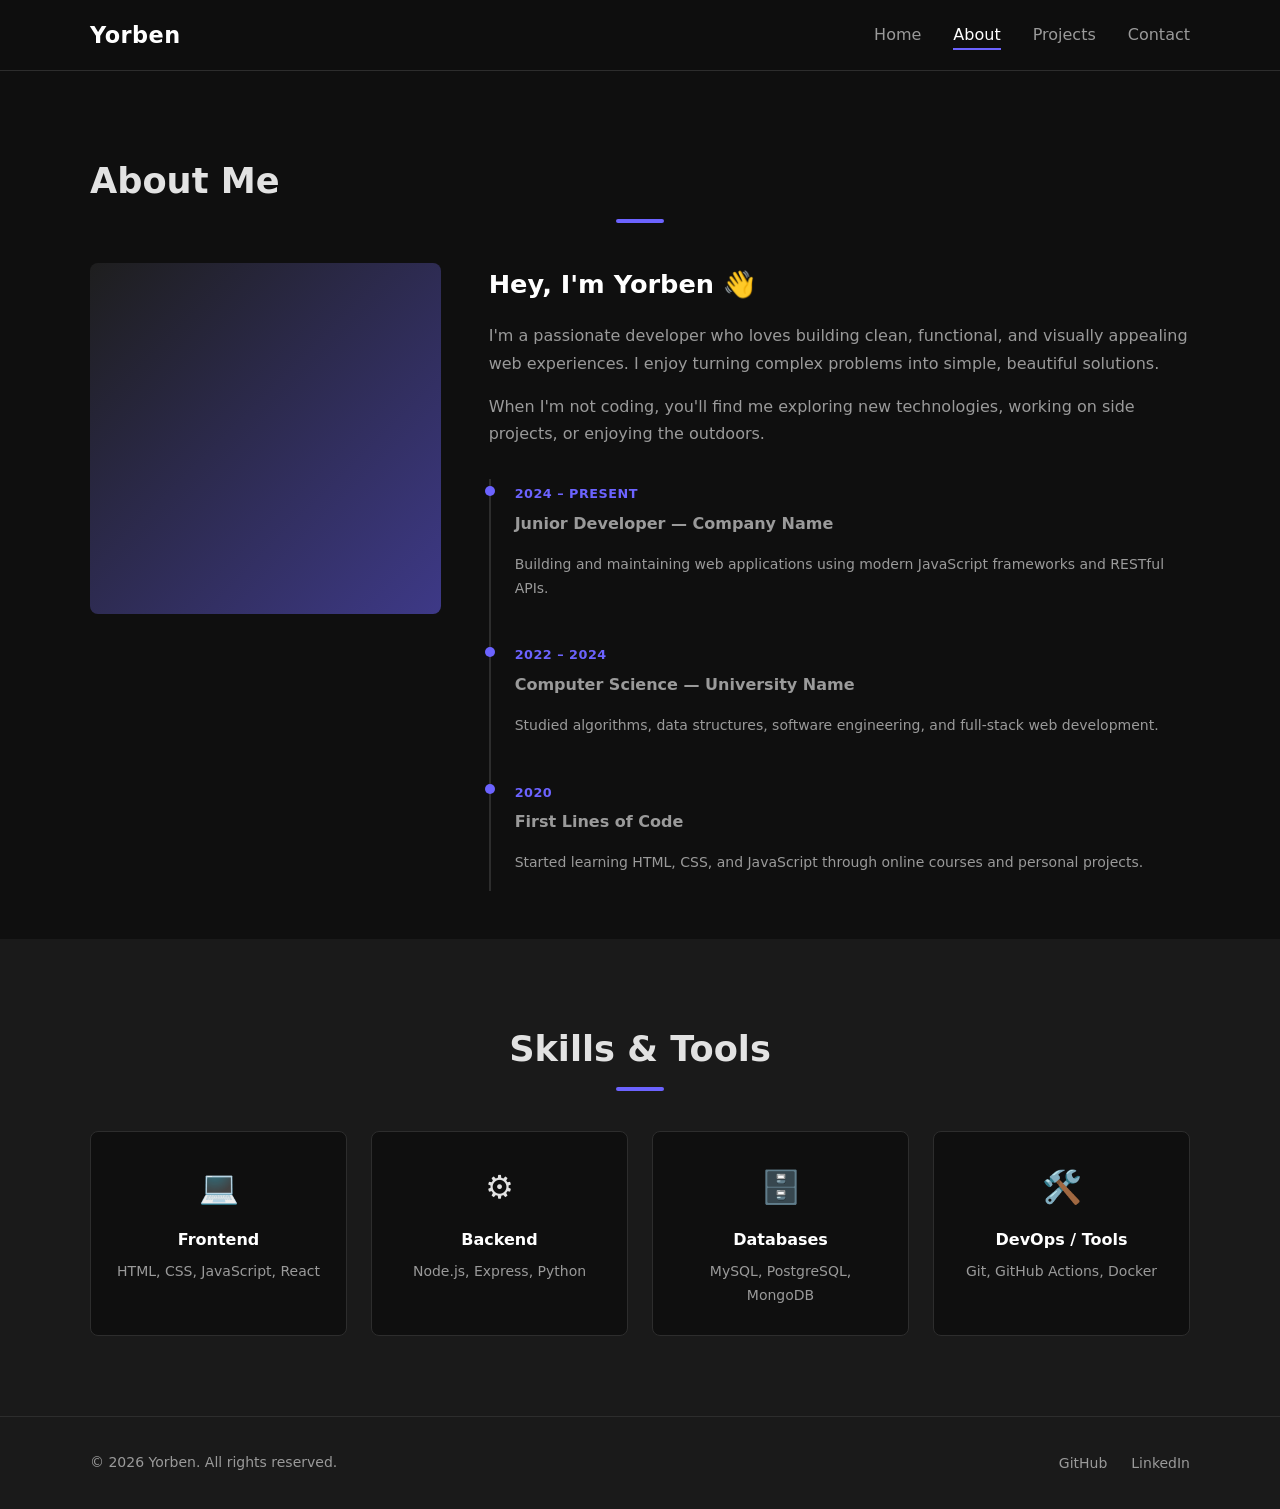
==== pages/about.html @ 0ccf239e "Create portfolio website structure with example code Agent-Logs-Url: https://github.com/Yorbenxd/Yor" ====
<!DOCTYPE html>
<html lang="en">
<head>
  <meta charset="UTF-8" />
  <meta name="viewport" content="width=device-width, initial-scale=1.0" />
  <title>About | Yorben</title>
  <link rel="stylesheet" href="../css/style.css" />
</head>
<body>

  <!-- ===== Navigation ===== -->
  <header class="site-header">
    <div class="container nav-wrapper">
      <a href="../index.html" class="logo">Yorben</a>
      <button class="nav-toggle" aria-label="Toggle navigation">&#9776;</button>
      <nav class="main-nav" id="main-nav">
        <ul>
          <li><a href="../index.html">Home</a></li>
          <li><a href="about.html" class="active">About</a></li>
          <li><a href="projects.html">Projects</a></li>
          <li><a href="../index.html#contact">Contact</a></li>
        </ul>
      </nav>
    </div>
  </header>

  <!-- ===== Page Hero ===== -->
  <section class="about-hero section">
    <div class="container">
      <h1 class="section-title" style="text-align:left">About Me</h1>
      <div class="about-grid">

        <!-- Avatar placeholder — replace src with your photo -->
        <div class="avatar-placeholder" aria-hidden="true"></div>

        <div class="about-text">
          <h2>Hey, I'm Yorben 👋</h2>
          <p>
            I'm a passionate developer who loves building clean, functional, and
            visually appealing web experiences. I enjoy turning complex problems
            into simple, beautiful solutions.
          </p>
          <p>
            When I'm not coding, you'll find me exploring new technologies,
            working on side projects, or enjoying the outdoors.
          </p>

          <!-- Timeline / Experience -->
          <div class="timeline">
            <div class="timeline-item">
              <span class="timeline-date">2024 – Present</span>
              <p class="timeline-title">Junior Developer — Company Name</p>
              <p class="timeline-desc">
                Building and maintaining web applications using modern JavaScript
                frameworks and RESTful APIs.
              </p>
            </div>
            <div class="timeline-item">
              <span class="timeline-date">2022 – 2024</span>
              <p class="timeline-title">Computer Science — University Name</p>
              <p class="timeline-desc">
                Studied algorithms, data structures, software engineering, and
                full-stack web development.
              </p>
            </div>
            <div class="timeline-item">
              <span class="timeline-date">2020</span>
              <p class="timeline-title">First Lines of Code</p>
              <p class="timeline-desc">
                Started learning HTML, CSS, and JavaScript through online courses
                and personal projects.
              </p>
            </div>
          </div>
        </div>

      </div>
    </div>
  </section>

  <!-- ===== Skills Summary ===== -->
  <section class="section skills-section">
    <div class="container">
      <h2 class="section-title">Skills &amp; Tools</h2>
      <div class="skills-grid">
        <div class="skill-card">
          <span class="skill-icon">💻</span>
          <h3>Frontend</h3>
          <p>HTML, CSS, JavaScript, React</p>
        </div>
        <div class="skill-card">
          <span class="skill-icon">⚙️</span>
          <h3>Backend</h3>
          <p>Node.js, Express, Python</p>
        </div>
        <div class="skill-card">
          <span class="skill-icon">🗄️</span>
          <h3>Databases</h3>
          <p>MySQL, PostgreSQL, MongoDB</p>
        </div>
        <div class="skill-card">
          <span class="skill-icon">🛠️</span>
          <h3>DevOps / Tools</h3>
          <p>Git, GitHub Actions, Docker</p>
        </div>
      </div>
    </div>
  </section>

  <!-- ===== Footer ===== -->
  <footer class="site-footer">
    <div class="container footer-inner">
      <p>&copy; <span id="year"></span> Yorben. All rights reserved.</p>
      <ul class="social-links">
        <li><a href="https://github.com/" target="_blank" rel="noopener noreferrer">GitHub</a></li>
        <li><a href="https://linkedin.com/" target="_blank" rel="noopener noreferrer">LinkedIn</a></li>
      </ul>
    </div>
  </footer>

  <script src="../js/main.js"></script>
</body>
</html>
---- css/style.css ----
/* =============================================
   Global Reset & Variables
   ============================================= */
*, *::before, *::after {
  box-sizing: border-box;
  margin: 0;
  padding: 0;
}

:root {
  --clr-bg:        #0f0f0f;
  --clr-surface:   #1a1a1a;
  --clr-border:    #2d2d2d;
  --clr-accent:    #6c63ff;
  --clr-accent-lt: #8b84ff;
  --clr-text:      #e2e2e2;
  --clr-muted:     #9a9a9a;
  --clr-white:     #ffffff;

  --font-sans: 'Segoe UI', system-ui, -apple-system, sans-serif;
  --radius:    8px;
  --shadow:    0 4px 24px rgba(0, 0, 0, 0.4);
  --transition: 0.25s ease;
}

html {
  scroll-behavior: smooth;
}

body {
  font-family: var(--font-sans);
  background-color: var(--clr-bg);
  color: var(--clr-text);
  line-height: 1.7;
}

a {
  color: var(--clr-accent);
  text-decoration: none;
  transition: color var(--transition);
}

a:hover {
  color: var(--clr-accent-lt);
}

ul {
  list-style: none;
}

/* =============================================
   Layout Utilities
   ============================================= */
.container {
  width: min(90%, 1100px);
  margin-inline: auto;
}

.section {
  padding: 5rem 0;
}

.section-title {
  font-size: clamp(1.6rem, 4vw, 2.2rem);
  margin-bottom: 2.5rem;
  text-align: center;
  position: relative;
}

.section-title::after {
  content: '';
  display: block;
  width: 48px;
  height: 4px;
  background: var(--clr-accent);
  border-radius: 2px;
  margin: 0.5rem auto 0;
}

.center-link {
  text-align: center;
  margin-top: 2.5rem;
}

/* =============================================
   Buttons
   ============================================= */
.btn {
  display: inline-block;
  padding: 0.65rem 1.5rem;
  border-radius: var(--radius);
  font-size: 0.95rem;
  font-weight: 600;
  cursor: pointer;
  transition: background var(--transition), color var(--transition), transform var(--transition);
}

.btn-primary {
  background: var(--clr-accent);
  color: var(--clr-white);
  border: 2px solid var(--clr-accent);
}

.btn-primary:hover {
  background: var(--clr-accent-lt);
  border-color: var(--clr-accent-lt);
  color: var(--clr-white);
  transform: translateY(-2px);
}

.btn-outline {
  background: transparent;
  color: var(--clr-accent);
  border: 2px solid var(--clr-accent);
}

.btn-outline:hover {
  background: var(--clr-accent);
  color: var(--clr-white);
  transform: translateY(-2px);
}

.btn-sm {
  padding: 0.4rem 1rem;
  font-size: 0.85rem;
  background: var(--clr-accent);
  color: var(--clr-white);
  border: 2px solid var(--clr-accent);
}

.btn-sm:hover {
  background: var(--clr-accent-lt);
  border-color: var(--clr-accent-lt);
  color: var(--clr-white);
}

/* =============================================
   Header / Navigation
   ============================================= */
.site-header {
  position: sticky;
  top: 0;
  z-index: 100;
  background: rgba(15, 15, 15, 0.9);
  backdrop-filter: blur(10px);
  border-bottom: 1px solid var(--clr-border);
}

.nav-wrapper {
  display: flex;
  align-items: center;
  justify-content: space-between;
  padding: 1rem 0;
}

.logo {
  font-size: 1.4rem;
  font-weight: 700;
  color: var(--clr-white);
  letter-spacing: 0.5px;
}

.logo:hover {
  color: var(--clr-accent-lt);
}

.main-nav ul {
  display: flex;
  gap: 2rem;
}

.main-nav a {
  color: var(--clr-muted);
  font-weight: 500;
  padding: 0.25rem 0;
  border-bottom: 2px solid transparent;
  transition: color var(--transition), border-color var(--transition);
}

.main-nav a:hover,
.main-nav a.active {
  color: var(--clr-white);
  border-bottom-color: var(--clr-accent);
}

/* Hamburger */
.nav-toggle {
  display: none;
  background: none;
  border: none;
  color: var(--clr-text);
  font-size: 1.5rem;
  cursor: pointer;
}

/* =============================================
   Hero
   ============================================= */
.hero {
  min-height: calc(100vh - 65px);
  display: flex;
  align-items: center;
  background: radial-gradient(ellipse at 70% 40%, rgba(108, 99, 255, 0.15) 0%, transparent 60%);
}

.hero-content {
  max-width: 640px;
}

.hero-greeting {
  font-size: 1.1rem;
  color: var(--clr-accent);
  font-weight: 600;
  letter-spacing: 1px;
  text-transform: uppercase;
}

.hero-name {
  font-size: clamp(2.8rem, 8vw, 5rem);
  font-weight: 800;
  line-height: 1.1;
  color: var(--clr-white);
  margin: 0.25rem 0;
}

.hero-tagline {
  font-size: clamp(1rem, 3vw, 1.3rem);
  color: var(--clr-muted);
  margin-bottom: 2rem;
}

.hero-actions {
  display: flex;
  gap: 1rem;
  flex-wrap: wrap;
}

/* =============================================
   Skills
   ============================================= */
.skills-section {
  background: var(--clr-surface);
}

.skills-grid {
  display: grid;
  grid-template-columns: repeat(auto-fit, minmax(200px, 1fr));
  gap: 1.5rem;
}

.skill-card {
  background: var(--clr-bg);
  border: 1px solid var(--clr-border);
  border-radius: var(--radius);
  padding: 1.75rem 1.5rem;
  text-align: center;
  transition: border-color var(--transition), transform var(--transition);
}

.skill-card:hover {
  border-color: var(--clr-accent);
  transform: translateY(-4px);
}

.skill-icon {
  font-size: 2rem;
  display: block;
  margin-bottom: 0.75rem;
}

.skill-card h3 {
  font-size: 1rem;
  font-weight: 700;
  margin-bottom: 0.4rem;
  color: var(--clr-white);
}

.skill-card p {
  font-size: 0.875rem;
  color: var(--clr-muted);
}

/* =============================================
   Projects Preview
   ============================================= */
.projects-grid {
  display: grid;
  grid-template-columns: repeat(auto-fit, minmax(280px, 1fr));
  gap: 1.75rem;
}

.project-card {
  background: var(--clr-surface);
  border: 1px solid var(--clr-border);
  border-radius: var(--radius);
  overflow: hidden;
  transition: border-color var(--transition), box-shadow var(--transition), transform var(--transition);
}

.project-card:hover {
  border-color: var(--clr-accent);
  box-shadow: var(--shadow);
  transform: translateY(-4px);
}

.project-thumb {
  width: 100%;
  height: 180px;
  object-fit: cover;
}

.placeholder-thumb {
  background: linear-gradient(135deg, var(--clr-border) 0%, var(--clr-accent) 100%);
  opacity: 0.4;
}

.project-info {
  padding: 1.25rem 1.5rem 1.5rem;
}

.project-info h3 {
  font-size: 1.1rem;
  font-weight: 700;
  color: var(--clr-white);
  margin-bottom: 0.5rem;
}

.project-info p {
  font-size: 0.9rem;
  color: var(--clr-muted);
  margin-bottom: 1rem;
}

/* Tags (used in projects page) */
.tag {
  display: inline-block;
  background: rgba(108, 99, 255, 0.15);
  color: var(--clr-accent-lt);
  border: 1px solid rgba(108, 99, 255, 0.3);
  border-radius: 4px;
  font-size: 0.75rem;
  padding: 0.15rem 0.55rem;
  margin: 0.2rem 0.2rem 0 0;
}

/* =============================================
   Contact
   ============================================= */
.contact-section {
  background: var(--clr-surface);
}

.contact-wrapper {
  max-width: 640px;
}

.contact-intro {
  color: var(--clr-muted);
  margin-bottom: 2rem;
  text-align: center;
}

.contact-form {
  display: flex;
  flex-direction: column;
  gap: 1.25rem;
}

.form-group {
  display: flex;
  flex-direction: column;
  gap: 0.4rem;
}

.form-group label {
  font-size: 0.9rem;
  font-weight: 600;
  color: var(--clr-text);
}

.form-group input,
.form-group textarea {
  background: var(--clr-bg);
  border: 1px solid var(--clr-border);
  border-radius: var(--radius);
  color: var(--clr-text);
  font-family: var(--font-sans);
  font-size: 0.95rem;
  padding: 0.65rem 0.9rem;
  transition: border-color var(--transition);
  resize: vertical;
}

.form-group input:focus,
.form-group textarea:focus {
  outline: none;
  border-color: var(--clr-accent);
}

/* Form feedback message */
.form-message {
  font-size: 0.9rem;
  padding: 0.6rem 1rem;
  border-radius: var(--radius);
  display: none;
}

.form-message.success {
  display: block;
  background: rgba(72, 199, 142, 0.15);
  color: #48c78e;
  border: 1px solid rgba(72, 199, 142, 0.3);
}

.form-message.error {
  display: block;
  background: rgba(255, 99, 99, 0.15);
  color: #ff6363;
  border: 1px solid rgba(255, 99, 99, 0.3);
}

/* =============================================
   Footer
   ============================================= */
.site-footer {
  background: var(--clr-surface);
  border-top: 1px solid var(--clr-border);
  padding: 2rem 0;
}

.footer-inner {
  display: flex;
  align-items: center;
  justify-content: space-between;
  flex-wrap: wrap;
  gap: 1rem;
}

.footer-inner p {
  font-size: 0.875rem;
  color: var(--clr-muted);
}

.social-links {
  display: flex;
  gap: 1.5rem;
}

.social-links a {
  font-size: 0.875rem;
  color: var(--clr-muted);
  transition: color var(--transition);
}

.social-links a:hover {
  color: var(--clr-accent-lt);
}

/* =============================================
   About Page Specific
   ============================================= */
.about-hero {
  padding: 5rem 0 3rem;
}

.about-grid {
  display: grid;
  grid-template-columns: 1fr 2fr;
  gap: 3rem;
  align-items: start;
}

.about-avatar {
  width: 100%;
  aspect-ratio: 1;
  border-radius: var(--radius);
  object-fit: cover;
}

.avatar-placeholder {
  background: linear-gradient(135deg, var(--clr-border), var(--clr-accent));
  opacity: 0.5;
  border-radius: var(--radius);
  width: 100%;
  aspect-ratio: 1;
}

.about-text h2 {
  font-size: 1.6rem;
  font-weight: 700;
  color: var(--clr-white);
  margin-bottom: 1rem;
}

.about-text p {
  color: var(--clr-muted);
  margin-bottom: 1rem;
}

.timeline {
  margin-top: 2rem;
  border-left: 2px solid var(--clr-border);
  padding-left: 1.5rem;
  display: flex;
  flex-direction: column;
  gap: 1.5rem;
}

.timeline-item {
  position: relative;
}

.timeline-item::before {
  content: '';
  position: absolute;
  left: -1.85rem;
  top: 0.4rem;
  width: 10px;
  height: 10px;
  border-radius: 50%;
  background: var(--clr-accent);
}

.timeline-date {
  font-size: 0.8rem;
  font-weight: 600;
  color: var(--clr-accent);
  text-transform: uppercase;
  letter-spacing: 0.5px;
}

.timeline-title {
  font-size: 1rem;
  font-weight: 700;
  color: var(--clr-white);
  margin: 0.2rem 0;
}

.timeline-desc {
  font-size: 0.875rem;
  color: var(--clr-muted);
}

/* =============================================
   Projects Page Specific
   ============================================= */
.projects-page-hero {
  padding: 5rem 0 3rem;
  text-align: center;
}

.projects-page-hero h1 {
  font-size: clamp(2rem, 6vw, 3.5rem);
  font-weight: 800;
  color: var(--clr-white);
}

.projects-page-hero p {
  color: var(--clr-muted);
  max-width: 540px;
  margin: 0.75rem auto 0;
}

.projects-full-grid {
  display: grid;
  grid-template-columns: repeat(auto-fit, minmax(300px, 1fr));
  gap: 1.75rem;
  padding-bottom: 5rem;
}

/* =============================================
   Responsive
   ============================================= */
@media (max-width: 768px) {
  .nav-toggle {
    display: block;
  }

  .main-nav {
    display: none;
    position: absolute;
    top: 65px;
    left: 0;
    right: 0;
    background: var(--clr-surface);
    border-bottom: 1px solid var(--clr-border);
    padding: 1rem 0;
  }

  .main-nav.open {
    display: block;
  }

  .main-nav ul {
    flex-direction: column;
    align-items: center;
    gap: 1.25rem;
  }

  .about-grid {
    grid-template-columns: 1fr;
  }

  .footer-inner {
    flex-direction: column;
    text-align: center;
  }
}
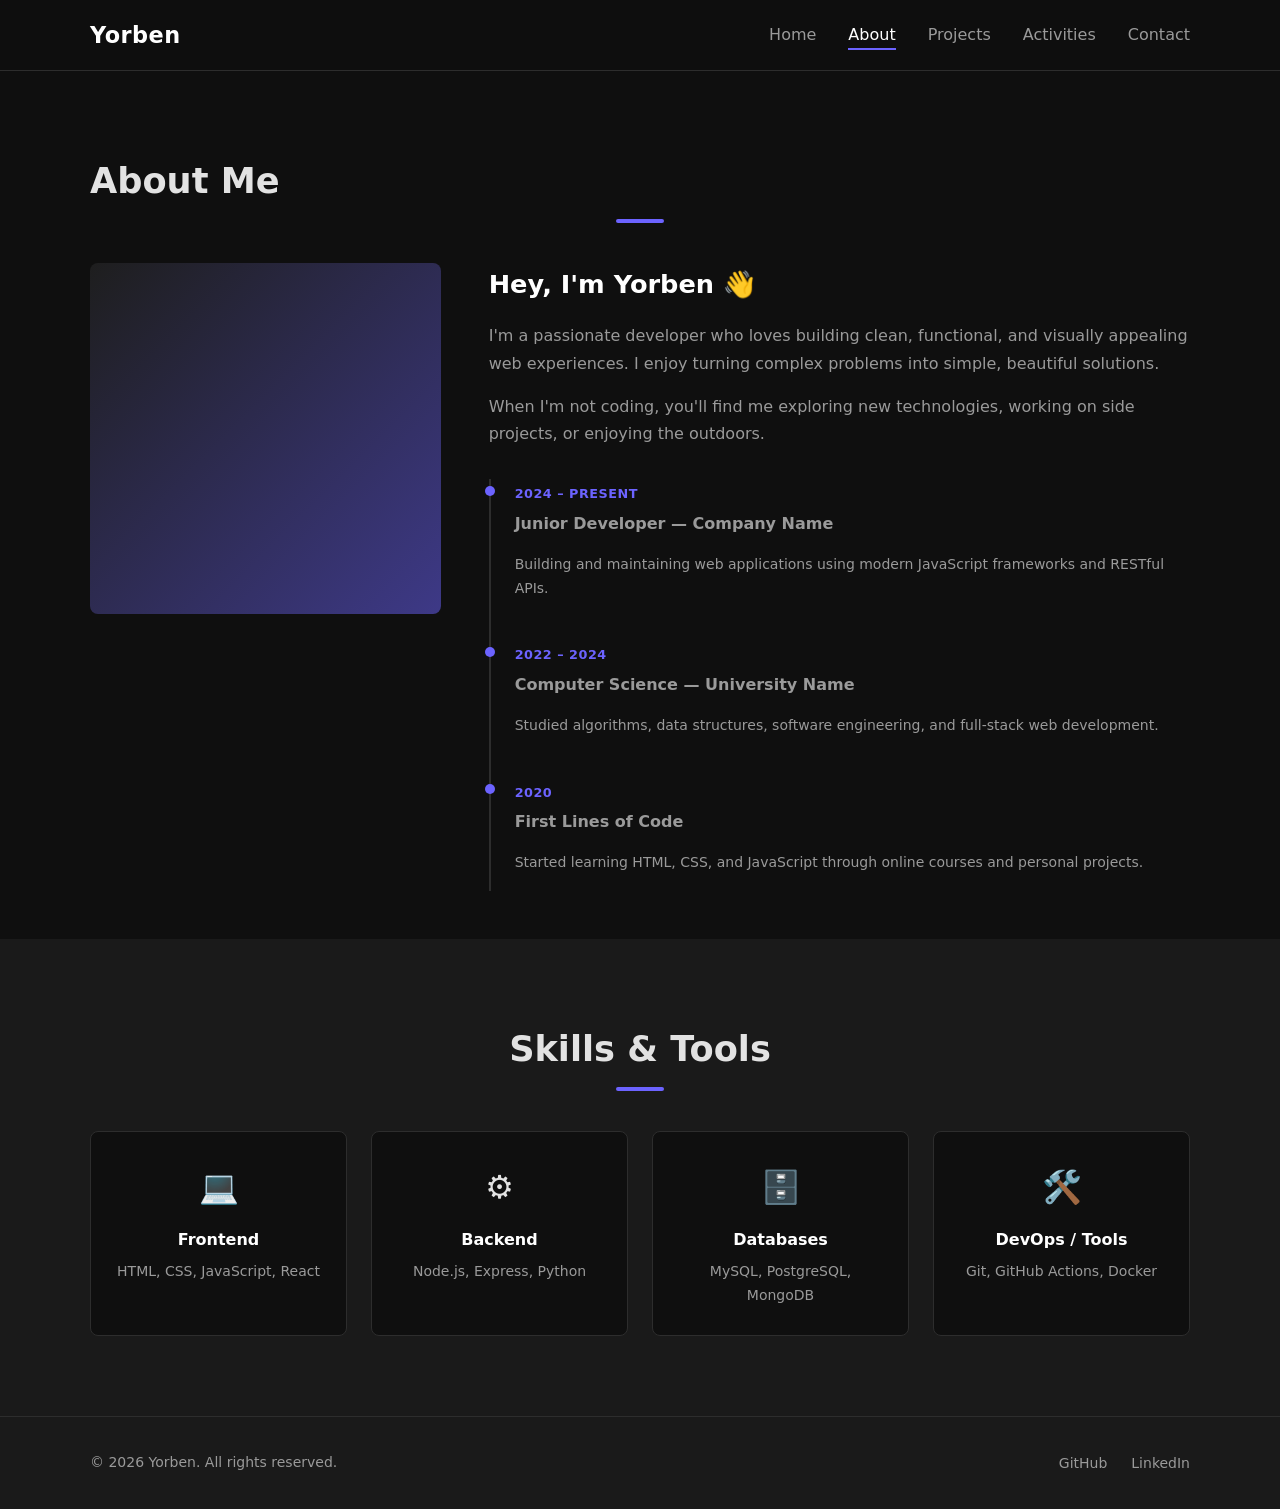
==== commit 42b915f2: "Add activities page and shared navbar/footer Introduce a dedicated Activities page and move header/f" ====
--- a/pages/about.html
+++ b/pages/about.html
@@ -10,18 +10,7 @@
 
   <!-- ===== Navigation ===== -->
   <header class="site-header">
-    <div class="container nav-wrapper">
-      <a href="../index.html" class="logo">Yorben</a>
-      <button class="nav-toggle" aria-label="Toggle navigation">&#9776;</button>
-      <nav class="main-nav" id="main-nav">
-        <ul>
-          <li><a href="../index.html">Home</a></li>
-          <li><a href="about.html" class="active">About</a></li>
-          <li><a href="projects.html">Projects</a></li>
-          <li><a href="../index.html#contact">Contact</a></li>
-        </ul>
-      </nav>
-    </div>
+    <div id="navbar-include"></div>
   </header>
 
   <!-- ===== Page Hero ===== -->
@@ -108,15 +97,7 @@
   </section>
 
   <!-- ===== Footer ===== -->
-  <footer class="site-footer">
-    <div class="container footer-inner">
-      <p>&copy; <span id="year"></span> Yorben. All rights reserved.</p>
-      <ul class="social-links">
-        <li><a href="https://github.com/" target="_blank" rel="noopener noreferrer">GitHub</a></li>
-        <li><a href="https://linkedin.com/" target="_blank" rel="noopener noreferrer">LinkedIn</a></li>
-      </ul>
-    </div>
-  </footer>
+  <div id="footer-include"></div>
 
   <script src="../js/main.js"></script>
 </body>
--- a/css/style.css
+++ b/css/style.css
@@ -175,6 +175,23 @@
   padding: 0.25rem 0;
   border-bottom: 2px solid transparent;
   transition: color var(--transition), border-color var(--transition);
+}
+
+.main-nav a.nav-cta {
+  background: var(--clr-accent);
+  color: var(--clr-white);
+  border: 1px solid var(--clr-accent);
+  border-bottom: none;
+  border-radius: 999px;
+  padding: 0.5rem 1rem;
+  box-shadow: 0 10px 20px rgba(108, 99, 255, 0.18);
+}
+
+.main-nav a.nav-cta:hover,
+.main-nav a.nav-cta.active {
+  background: var(--clr-accent-lt);
+  border-color: var(--clr-accent-lt);
+  color: var(--clr-white);
 }
 
 .main-nav a:hover,
@@ -569,6 +586,136 @@
 }
 
 /* =============================================
+   Activities Page Specific
+   ============================================= */
+.activities-page-hero {
+  padding: 5rem 0 3rem;
+  text-align: center;
+  background: radial-gradient(circle at top, rgba(108, 99, 255, 0.15), transparent 58%);
+}
+
+.activities-page-hero h1 {
+  font-size: clamp(2rem, 6vw, 3.5rem);
+  font-weight: 800;
+  color: var(--clr-white);
+}
+
+.activities-page-hero p {
+  color: var(--clr-muted);
+  max-width: 680px;
+  margin: 0.9rem auto 0;
+}
+
+.activities-page-intro {
+  margin-top: 0.75rem;
+  color: var(--clr-muted);
+  font-size: 0.95rem;
+}
+
+.activities-section {
+  padding: 0 0 4rem;
+}
+
+.activity-section-heading {
+  margin-bottom: 1.4rem;
+}
+
+.activity-section-heading h2 {
+  font-size: 1.5rem;
+  font-weight: 800;
+  color: var(--clr-white);
+  margin-bottom: 0.35rem;
+}
+
+.activity-section-heading p {
+  color: var(--clr-muted);
+  max-width: 700px;
+}
+
+.activity-grid {
+  display: grid;
+  grid-template-columns: repeat(auto-fit, minmax(280px, 1fr));
+  gap: 1.5rem;
+}
+
+@media (min-width: 992px) {
+  .activity-grid.activity-grid-three {
+    grid-template-columns: repeat(3, minmax(0, 1fr));
+  }
+}
+
+.activity-card {
+  position: relative;
+  background: linear-gradient(180deg, rgba(108, 99, 255, 0.06), transparent 28%), var(--clr-surface);
+  border: 1px solid var(--clr-border);
+  border-radius: var(--radius);
+  padding: 1.5rem;
+  overflow: hidden;
+  transition: border-color var(--transition), box-shadow var(--transition), transform var(--transition);
+}
+
+.activity-card::before {
+  content: '';
+  position: absolute;
+  inset: 0 auto auto 0;
+  width: 100%;
+  height: 4px;
+  background: linear-gradient(90deg, var(--clr-accent), rgba(108, 99, 255, 0.1));
+}
+
+.activity-card:hover {
+  border-color: var(--clr-accent);
+  box-shadow: var(--shadow);
+  transform: translateY(-4px);
+}
+
+.activity-card-header {
+  display: flex;
+  align-items: flex-start;
+  justify-content: space-between;
+  gap: 1rem;
+  margin-bottom: 1rem;
+}
+
+.activity-category {
+  display: inline-flex;
+  align-items: center;
+  gap: 0.4rem;
+  padding: 0.35rem 0.75rem;
+  border-radius: 999px;
+  border: 1px solid rgba(108, 99, 255, 0.3);
+  background: rgba(108, 99, 255, 0.15);
+  color: var(--clr-accent-lt);
+  font-size: 0.72rem;
+  font-weight: 700;
+  letter-spacing: 0.4px;
+  text-transform: uppercase;
+}
+
+.activity-date {
+  font-size: 0.8rem;
+  color: var(--clr-muted);
+  white-space: nowrap;
+}
+
+.activity-card h3 {
+  font-size: 1.1rem;
+  font-weight: 700;
+  color: var(--clr-white);
+  margin-bottom: 0.7rem;
+}
+
+.activity-card p {
+  font-size: 0.92rem;
+  color: var(--clr-muted);
+  margin-bottom: 1rem;
+}
+
+.activity-card .tag {
+  margin-top: 0.15rem;
+}
+
+/* =============================================
    Responsive
    ============================================= */
 @media (max-width: 768px) {
@@ -597,6 +744,10 @@
     gap: 1.25rem;
   }
 
+  .main-nav a.nav-cta {
+    padding: 0.55rem 1.15rem;
+  }
+
   .about-grid {
     grid-template-columns: 1fr;
   }
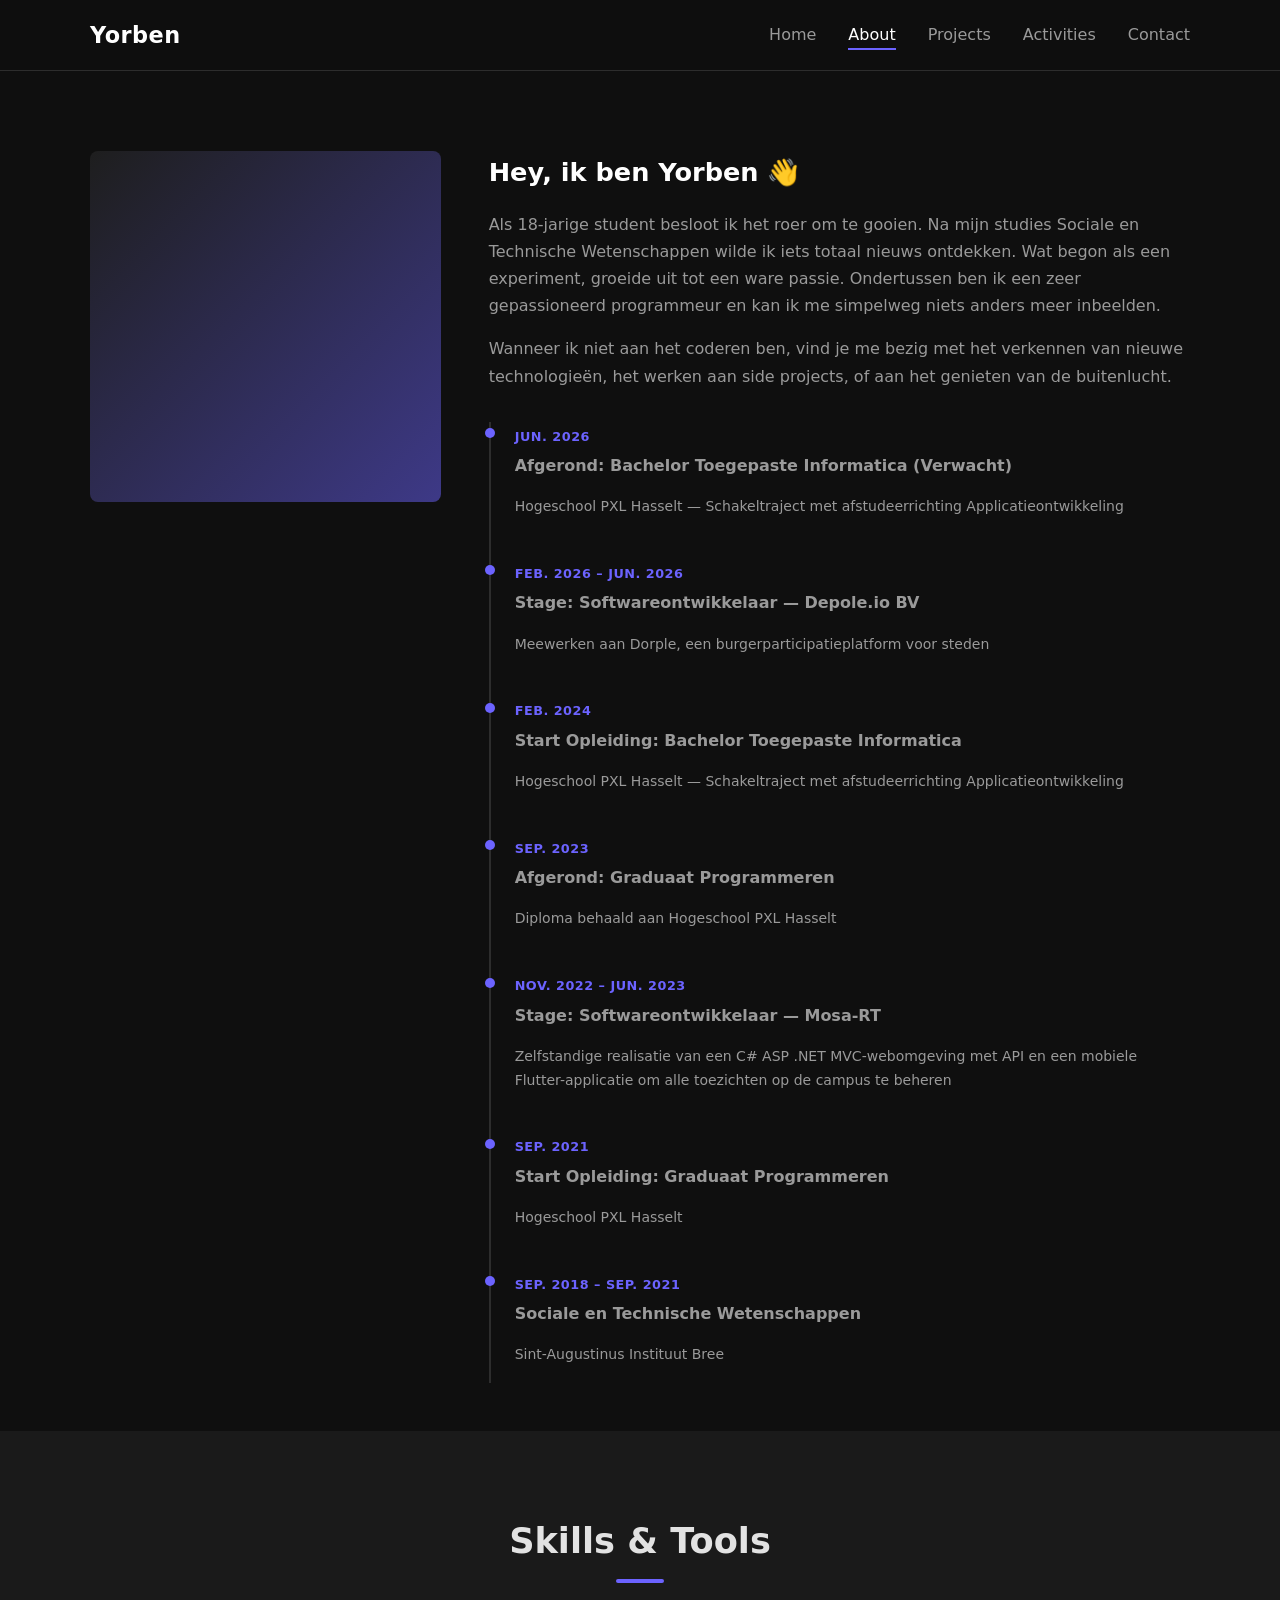
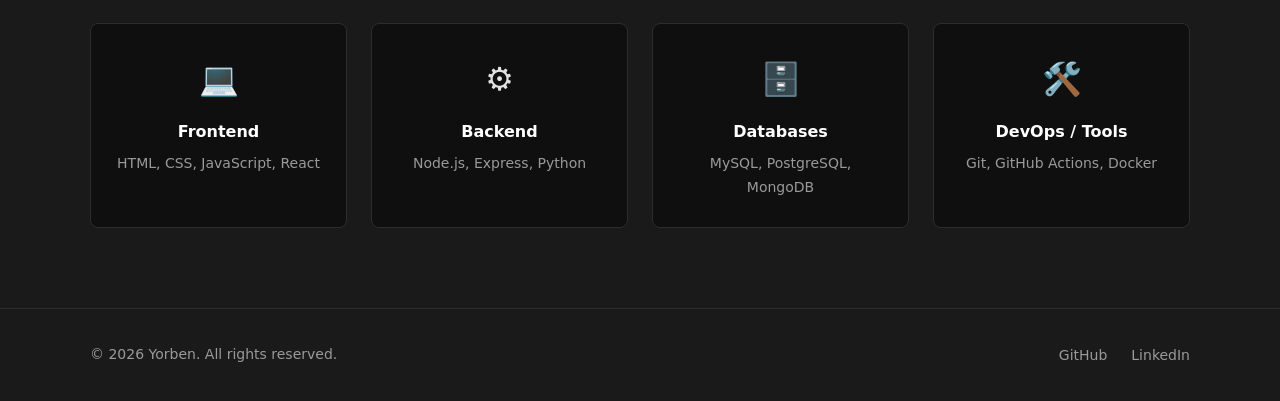
==== commit 8f39ff01: "Update About page content and timeline (Dutch) Localize the About page to Dutch and expand the timel" ====
--- a/pages/about.html
+++ b/pages/about.html
@@ -16,49 +16,63 @@
   <!-- ===== Page Hero ===== -->
   <section class="about-hero section">
     <div class="container">
-      <h1 class="section-title" style="text-align:left">About Me</h1>
       <div class="about-grid">
 
         <!-- Avatar placeholder — replace src with your photo -->
         <div class="avatar-placeholder" aria-hidden="true"></div>
 
         <div class="about-text">
-          <h2>Hey, I'm Yorben 👋</h2>
+          <h2>Hey, ik ben Yorben 👋</h2>
           <p>
-            I'm a passionate developer who loves building clean, functional, and
-            visually appealing web experiences. I enjoy turning complex problems
-            into simple, beautiful solutions.
+            Als 18-jarige student besloot ik het roer om te gooien. Na mijn studies Sociale en Technische Wetenschappen wilde ik iets totaal nieuws ontdekken. Wat begon als een experiment, groeide uit tot een ware passie. Ondertussen ben ik een zeer gepassioneerd programmeur en kan ik me simpelweg niets anders meer inbeelden.
           </p>
           <p>
-            When I'm not coding, you'll find me exploring new technologies,
-            working on side projects, or enjoying the outdoors.
+            Wanneer ik niet aan het coderen ben, vind je me bezig met het verkennen van nieuwe technologieën,
+            het werken aan side projects, of aan het genieten van de buitenlucht.
           </p>
 
-          <!-- Timeline / Experience -->
+          <!-- Timeline / Education & Experience -->
           <div class="timeline">
             <div class="timeline-item">
-              <span class="timeline-date">2024 – Present</span>
-              <p class="timeline-title">Junior Developer — Company Name</p>
-              <p class="timeline-desc">
-                Building and maintaining web applications using modern JavaScript
-                frameworks and RESTful APIs.
-              </p>
+              <span class="timeline-date">Jun. 2026</span>
+              <p class="timeline-title">Afgerond: Bachelor Toegepaste Informatica (Verwacht)</p>
+              <p class="timeline-desc">Hogeschool PXL Hasselt — Schakeltraject met afstudeerrichting Applicatieontwikkeling</p>
             </div>
+
             <div class="timeline-item">
-              <span class="timeline-date">2022 – 2024</span>
-              <p class="timeline-title">Computer Science — University Name</p>
-              <p class="timeline-desc">
-                Studied algorithms, data structures, software engineering, and
-                full-stack web development.
-              </p>
+              <span class="timeline-date">Feb. 2026 – Jun. 2026</span>
+              <p class="timeline-title">Stage: Softwareontwikkelaar — Depole.io BV</p>
+              <p class="timeline-desc">Meewerken aan Dorple, een burgerparticipatieplatform voor steden</p>
             </div>
+
             <div class="timeline-item">
-              <span class="timeline-date">2020</span>
-              <p class="timeline-title">First Lines of Code</p>
-              <p class="timeline-desc">
-                Started learning HTML, CSS, and JavaScript through online courses
-                and personal projects.
-              </p>
+              <span class="timeline-date">Feb. 2024</span>
+              <p class="timeline-title">Start Opleiding: Bachelor Toegepaste Informatica</p>
+              <p class="timeline-desc">Hogeschool PXL Hasselt — Schakeltraject met afstudeerrichting Applicatieontwikkeling</p>
+            </div>
+
+            <div class="timeline-item">
+              <span class="timeline-date">Sep. 2023</span>
+              <p class="timeline-title">Afgerond: Graduaat Programmeren</p>
+              <p class="timeline-desc">Diploma behaald aan Hogeschool PXL Hasselt</p>
+            </div>
+
+            <div class="timeline-item">
+              <span class="timeline-date">Nov. 2022 – Jun. 2023</span>
+              <p class="timeline-title">Stage: Softwareontwikkelaar — Mosa-RT</p>
+              <p class="timeline-desc">Zelfstandige realisatie van een C# ASP .NET MVC-webomgeving met API en een mobiele Flutter-applicatie om alle toezichten op de campus te beheren</p>
+            </div>
+
+            <div class="timeline-item">
+              <span class="timeline-date">Sep. 2021</span>
+              <p class="timeline-title">Start Opleiding: Graduaat Programmeren</p>
+              <p class="timeline-desc">Hogeschool PXL Hasselt</p>
+            </div>
+
+            <div class="timeline-item">
+              <span class="timeline-date">Sep. 2018 – Sep. 2021</span>
+              <p class="timeline-title">Sociale en Technische Wetenschappen</p>
+              <p class="timeline-desc">Sint-Augustinus Instituut Bree</p>
             </div>
           </div>
         </div>
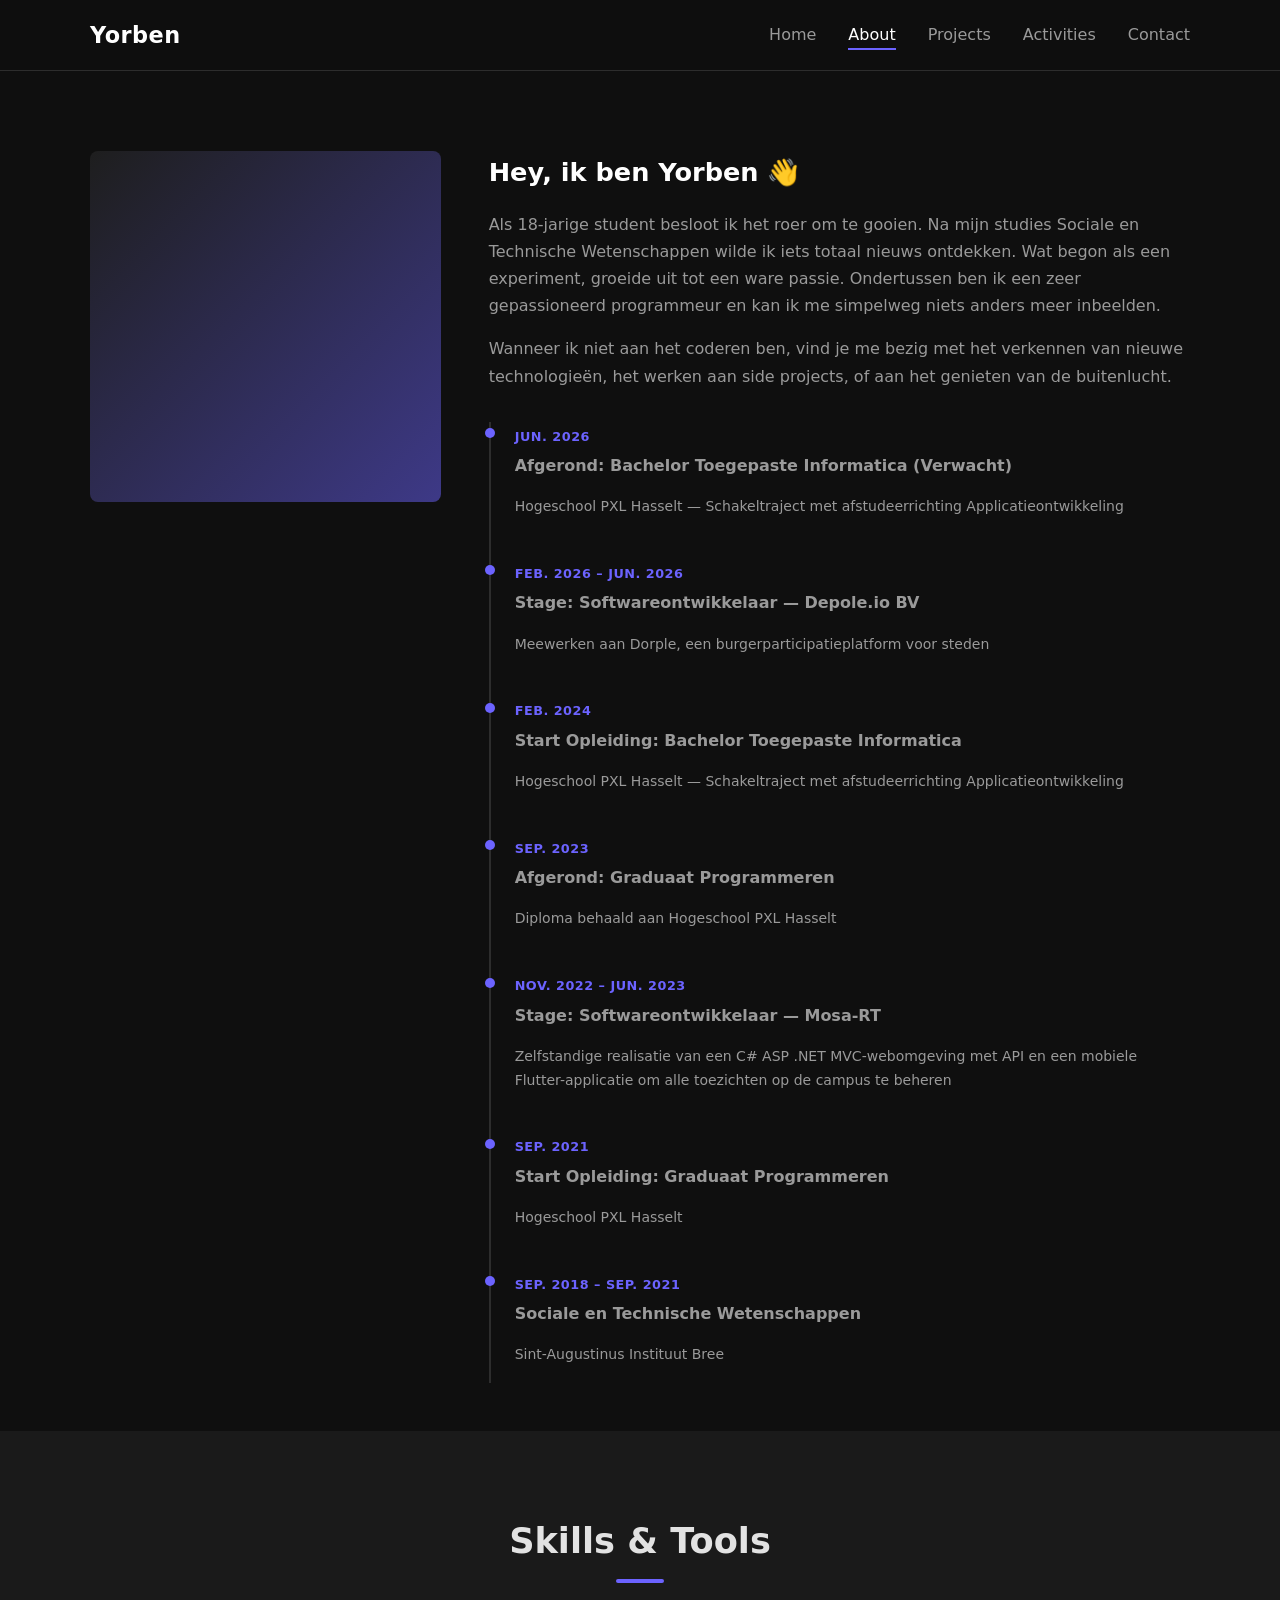
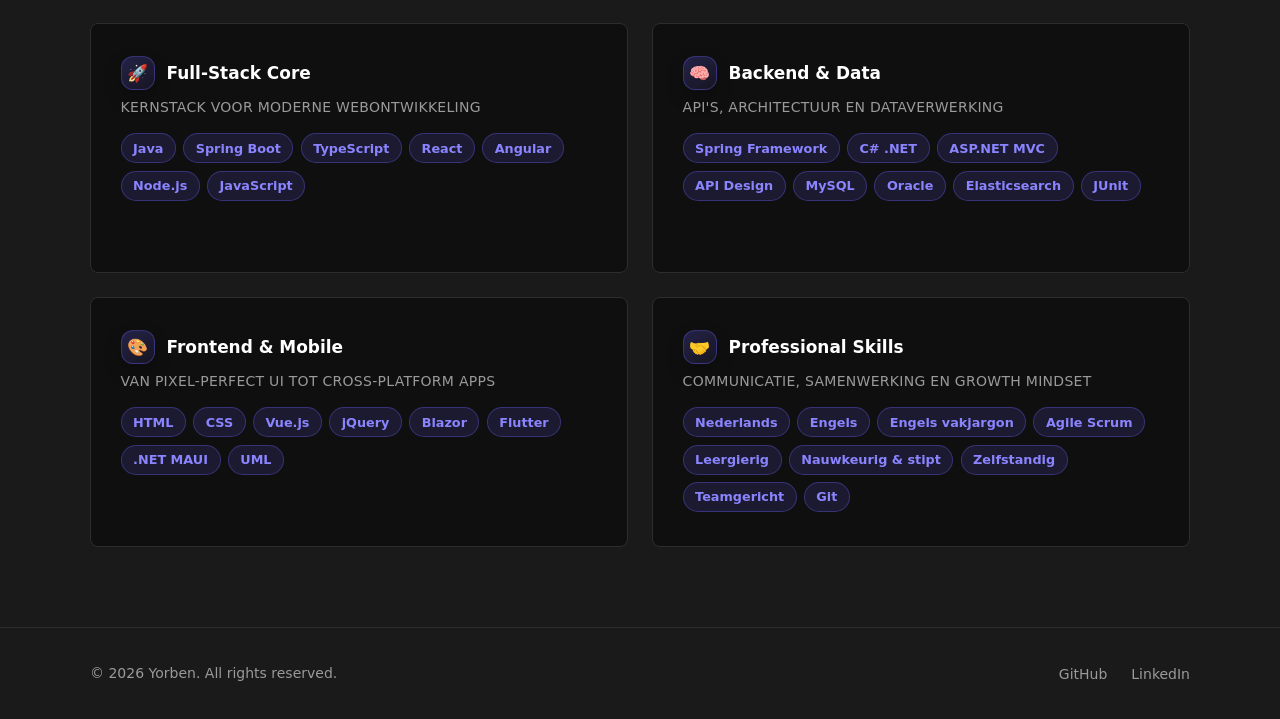
==== commit 27a6735a: "Enhance skills section with featured cards Replace the simple skills grid with richer, featured skil" ====
--- a/pages/about.html
+++ b/pages/about.html
@@ -5,6 +5,7 @@
   <meta name="viewport" content="width=device-width, initial-scale=1.0" />
   <title>About | Yorben</title>
   <link rel="stylesheet" href="../css/style.css" />
+  <link rel="icon" type="image/jpeg" href="/assets/images/istockphoto-1335407682-612x612.jpg?v=2" />
 </head>
 <body>
 
@@ -85,28 +86,79 @@
   <section class="section skills-section">
     <div class="container">
       <h2 class="section-title">Skills &amp; Tools</h2>
-      <div class="skills-grid">
-        <div class="skill-card">
-          <span class="skill-icon">💻</span>
-          <h3>Frontend</h3>
-          <p>HTML, CSS, JavaScript, React</p>
-        </div>
-        <div class="skill-card">
-          <span class="skill-icon">⚙️</span>
-          <h3>Backend</h3>
-          <p>Node.js, Express, Python</p>
-        </div>
-        <div class="skill-card">
-          <span class="skill-icon">🗄️</span>
-          <h3>Databases</h3>
-          <p>MySQL, PostgreSQL, MongoDB</p>
-        </div>
-        <div class="skill-card">
-          <span class="skill-icon">🛠️</span>
-          <h3>DevOps / Tools</h3>
-          <p>Git, GitHub Actions, Docker</p>
-        </div>
-      </div>
+          <div class="skills-grid skills-grid-featured">
+            <div class="skill-card skill-card-lg">
+              <div class="skill-heading">
+                <span class="skill-badge" aria-hidden="true">🚀</span>
+                <h3>Full-Stack Core</h3>
+              </div>
+              <p class="skill-meta">Kernstack voor moderne webontwikkeling</p>
+              <div class="skill-pills">
+                <span class="skill-pill">Java</span>
+                <span class="skill-pill">Spring Boot</span>
+                <span class="skill-pill">TypeScript</span>
+                <span class="skill-pill">React</span>
+                <span class="skill-pill">Angular</span>
+                <span class="skill-pill">Node.js</span>
+                <span class="skill-pill">JavaScript</span>
+              </div>
+            </div>
+
+            <div class="skill-card skill-card-lg">
+              <div class="skill-heading">
+                <span class="skill-badge" aria-hidden="true">🧠</span>
+                <h3>Backend &amp; Data</h3>
+              </div>
+              <p class="skill-meta">API's, architectuur en dataverwerking</p>
+              <div class="skill-pills">
+                <span class="skill-pill">Spring Framework</span>
+                <span class="skill-pill">C# .NET</span>
+                <span class="skill-pill">ASP.NET MVC</span>
+                <span class="skill-pill">API Design</span>
+                <span class="skill-pill">MySQL</span>
+                <span class="skill-pill">Oracle</span>
+                <span class="skill-pill">Elasticsearch</span>
+                <span class="skill-pill">JUnit</span>
+              </div>
+            </div>
+
+            <div class="skill-card skill-card-lg">
+              <div class="skill-heading">
+                <span class="skill-badge" aria-hidden="true">🎨</span>
+                <h3>Frontend &amp; Mobile</h3>
+              </div>
+              <p class="skill-meta">Van pixel-perfect UI tot cross-platform apps</p>
+              <div class="skill-pills">
+                <span class="skill-pill">HTML</span>
+                <span class="skill-pill">CSS</span>
+                <span class="skill-pill">Vue.js</span>
+                <span class="skill-pill">jQuery</span>
+                <span class="skill-pill">Blazor</span>
+                <span class="skill-pill">Flutter</span>
+                <span class="skill-pill">.NET MAUI</span>
+                <span class="skill-pill">UML</span>
+              </div>
+            </div>
+
+            <div class="skill-card skill-card-lg">
+              <div class="skill-heading">
+                <span class="skill-badge" aria-hidden="true">🤝</span>
+                <h3>Professional Skills</h3>
+              </div>
+              <p class="skill-meta">Communicatie, samenwerking en growth mindset</p>
+              <div class="skill-pills">
+                <span class="skill-pill">Nederlands</span>
+                <span class="skill-pill">Engels</span>
+                <span class="skill-pill">Engels vakjargon</span>
+                <span class="skill-pill">Agile Scrum</span>
+                <span class="skill-pill">Leergierig</span>
+                <span class="skill-pill">Nauwkeurig &amp; stipt</span>
+                <span class="skill-pill">Zelfstandig</span>
+                <span class="skill-pill">Teamgericht</span>
+                <span class="skill-pill">Git</span>
+              </div>
+            </div>
+          </div>
     </div>
   </section>
 
--- a/css/style.css
+++ b/css/style.css
@@ -265,18 +265,44 @@
   gap: 1.5rem;
 }
 
+.skills-grid.skills-grid-fancy {
+  grid-template-columns: repeat(auto-fit, minmax(260px, 1fr));
+  gap: 1.25rem;
+}
+
+.skills-grid.skills-grid-featured {
+  grid-template-columns: repeat(2, minmax(0, 1fr));
+  gap: 1.5rem;
+}
+
 .skill-card {
   background: var(--clr-bg);
   border: 1px solid var(--clr-border);
   border-radius: var(--radius);
   padding: 1.75rem 1.5rem;
-  text-align: center;
+  text-align: left;
   transition: border-color var(--transition), transform var(--transition);
+  position: relative;
+  overflow: hidden;
+}
+
+.skill-card.skill-card-lg {
+  padding: 2rem 1.85rem;
+  min-height: 250px;
+}
+
+.skills-grid-fancy .skill-card::before {
+  content: "";
+  position: absolute;
+  inset: 0;
+  background: linear-gradient(135deg, rgba(108, 99, 255, 0.14), transparent 55%);
+  pointer-events: none;
 }
 
 .skill-card:hover {
   border-color: var(--clr-accent);
-  transform: translateY(-4px);
+  transform: translateY(-5px);
+  box-shadow: var(--shadow);
 }
 
 .skill-icon {
@@ -286,15 +312,107 @@
 }
 
 .skill-card h3 {
-  font-size: 1rem;
-  font-weight: 700;
-  margin-bottom: 0.4rem;
+  font-size: 1.06rem;
+  font-weight: 800;
+  margin-bottom: 0.35rem;
   color: var(--clr-white);
 }
 
 .skill-card p {
   font-size: 0.875rem;
   color: var(--clr-muted);
+}
+
+.skill-heading {
+  display: flex;
+  align-items: center;
+  gap: 0.72rem;
+  margin-bottom: 0.35rem;
+}
+
+.skill-heading h3 {
+  margin-bottom: 0;
+}
+
+.skill-badge {
+  width: 2.15rem;
+  height: 2.15rem;
+  display: inline-flex;
+  align-items: center;
+  justify-content: center;
+  border-radius: 0.75rem;
+  background: linear-gradient(145deg, rgba(108, 99, 255, 0.24), rgba(108, 99, 255, 0.08));
+  border: 1px solid rgba(108, 99, 255, 0.35);
+  font-size: 1.05rem;
+  box-shadow: 0 8px 18px rgba(0, 0, 0, 0.22);
+  animation: skillBadgeFloat 3.6s ease-in-out infinite;
+}
+
+.skill-card-lg:nth-child(2) .skill-badge {
+  animation-delay: 0.4s;
+}
+
+.skill-card-lg:nth-child(3) .skill-badge {
+  animation-delay: 0.8s;
+}
+
+.skill-card-lg:nth-child(4) .skill-badge {
+  animation-delay: 1.2s;
+}
+
+.skill-meta {
+  margin-bottom: 0.85rem;
+  font-size: 0.82rem;
+  letter-spacing: 0.02em;
+  text-transform: uppercase;
+}
+
+.skill-pills {
+  display: flex;
+  flex-wrap: wrap;
+  gap: 0.45rem;
+}
+
+.skill-pill {
+  display: inline-flex;
+  align-items: center;
+  padding: 0.4rem 0.72rem;
+  border-radius: 999px;
+  border: 1px solid rgba(108, 99, 255, 0.35);
+  background: rgba(108, 99, 255, 0.14);
+  color: var(--clr-accent-lt);
+  font-size: 0.8rem;
+  font-weight: 600;
+  line-height: 1.2;
+  transition: transform var(--transition), border-color var(--transition), background-color var(--transition);
+}
+
+.skill-card-lg:hover .skill-pill {
+  border-color: rgba(108, 99, 255, 0.55);
+  background: rgba(108, 99, 255, 0.2);
+}
+
+@keyframes skillBadgeFloat {
+  0% {
+    transform: translateY(0px);
+  }
+  50% {
+    transform: translateY(-4px);
+  }
+  100% {
+    transform: translateY(0px);
+  }
+}
+
+@media (max-width: 768px) {
+  .skills-grid.skills-grid-featured {
+    grid-template-columns: 1fr;
+  }
+
+  .skill-card.skill-card-lg {
+    min-height: auto;
+    padding: 1.6rem 1.25rem;
+  }
 }
 
 /* =============================================
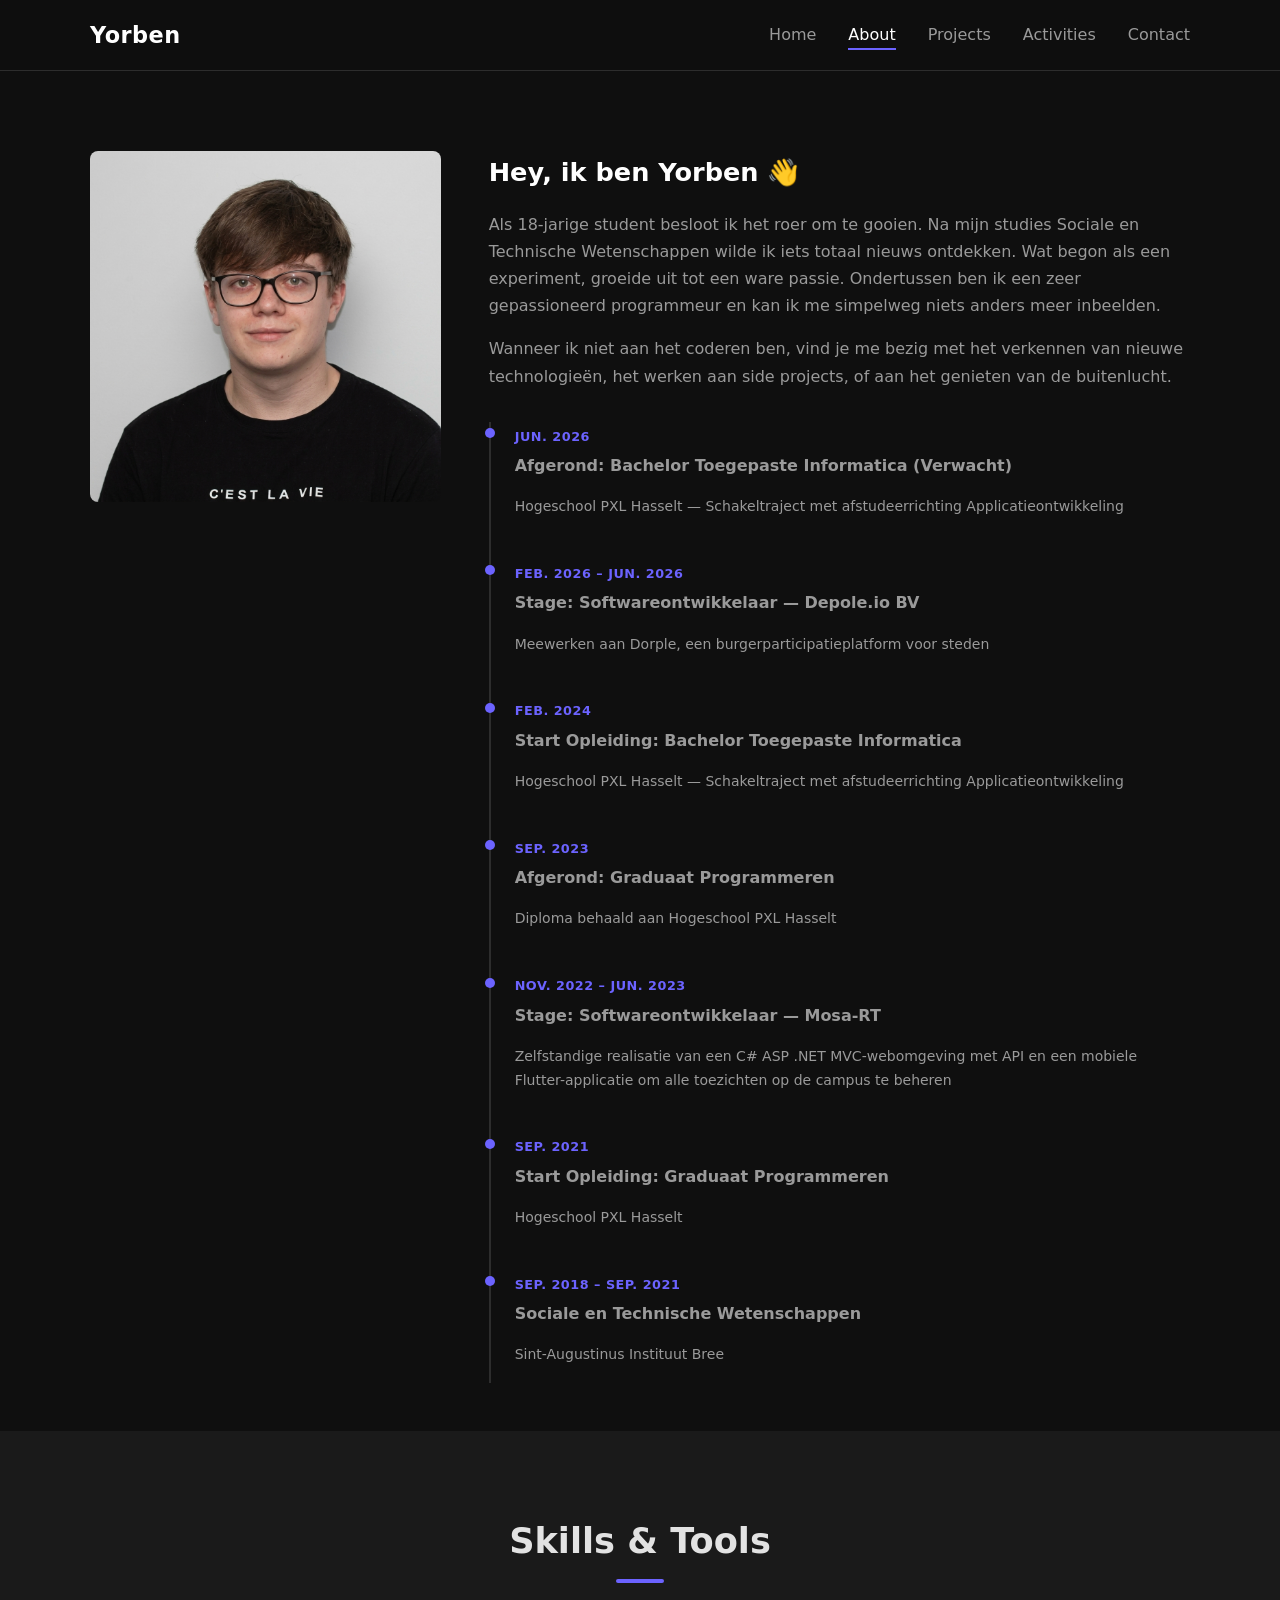
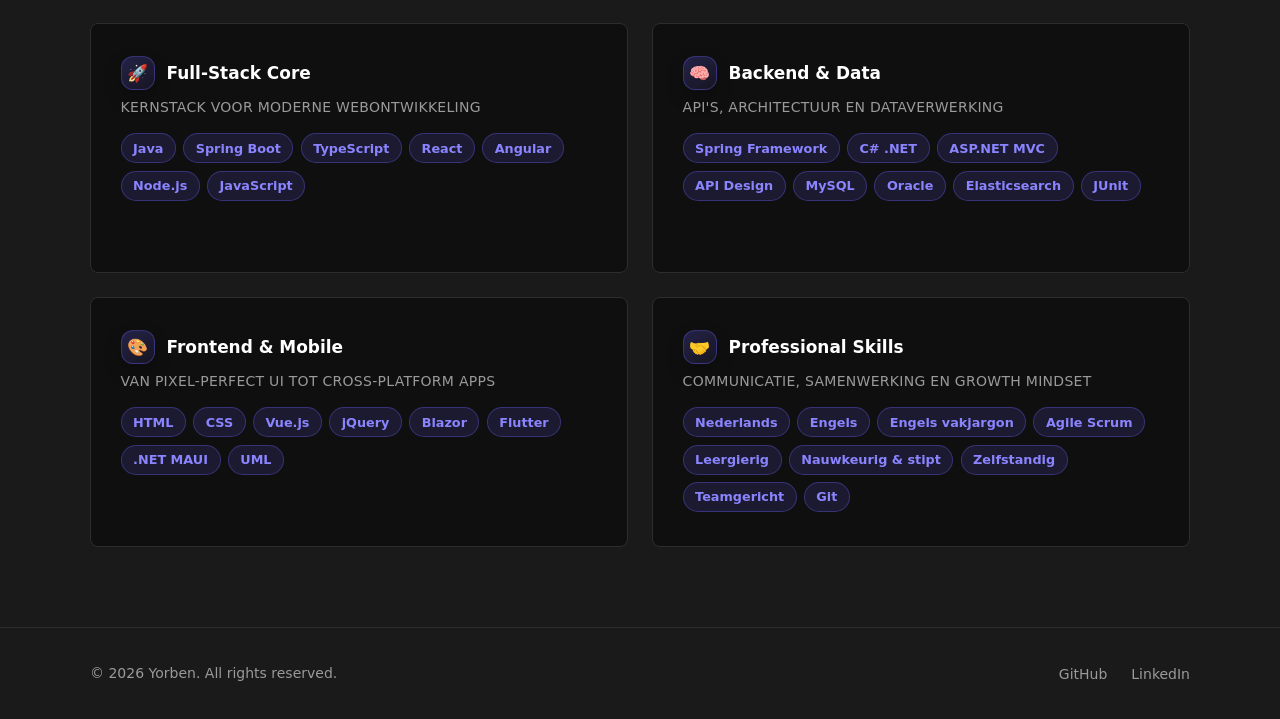
==== commit 1fbc2cbd: "Add profile image and update avatar styles Add yorben.png and replace the avatar placeholder with a " ====
--- a/pages/about.html
+++ b/pages/about.html
@@ -19,8 +19,8 @@
     <div class="container">
       <div class="about-grid">
 
-        <!-- Avatar placeholder — replace src with your photo -->
-        <div class="avatar-placeholder" aria-hidden="true"></div>
+        <!-- Profile photo -->
+        <img src="../assets/images/yorben.png" alt="Yorben" class="avatar-placeholder" />
 
         <div class="about-text">
           <h2>Hey, ik ben Yorben 👋</h2>
--- a/css/style.css
+++ b/css/style.css
@@ -217,39 +217,291 @@
   min-height: calc(100vh - 65px);
   display: flex;
   align-items: center;
-  background: radial-gradient(ellipse at 70% 40%, rgba(108, 99, 255, 0.15) 0%, transparent 60%);
+  position: relative;
+  overflow: hidden;
+  background:
+    radial-gradient(ellipse at 70% 40%, rgba(108, 99, 255, 0.16) 0%, transparent 60%),
+    radial-gradient(circle at 18% 22%, rgba(139, 132, 255, 0.12) 0%, transparent 28%),
+    linear-gradient(180deg, rgba(255, 255, 255, 0.02), rgba(255, 255, 255, 0));
+  background-size: 100% 100%, 120% 120%, 100% 100%;
+  animation: heroBackdropShift 18s ease-in-out infinite alternate;
+}
+
+.hero::before,
+.hero::after {
+  content: "";
+  position: absolute;
+  inset: auto;
+  border-radius: 50%;
+  filter: blur(24px);
+  opacity: 0.55;
+  pointer-events: none;
+}
+
+.hero::before {
+  width: 18rem;
+  height: 18rem;
+  top: 12%;
+  right: -4rem;
+  background: radial-gradient(circle, rgba(108, 99, 255, 0.38) 0%, rgba(108, 99, 255, 0) 72%);
+  animation: heroFloatA 14s ease-in-out infinite;
+}
+
+.hero::after {
+  width: 16rem;
+  height: 16rem;
+  left: -2rem;
+  bottom: 8%;
+  background: radial-gradient(circle, rgba(139, 132, 255, 0.24) 0%, rgba(139, 132, 255, 0) 72%);
+  animation: heroFloatB 18s ease-in-out infinite;
 }
 
 .hero-content {
   max-width: 640px;
+  position: relative;
+  z-index: 1;
+}
+
+.hero-content > * {
+  animation: heroFadeUp 0.75s ease both;
+}
+
+.hero-content > *:nth-child(2) {
+  animation-delay: 0.08s;
+}
+
+.hero-content > *:nth-child(3) {
+  animation-delay: 0.16s;
+}
+
+.hero-content > *:nth-child(4) {
+  animation-delay: 0.24s;
+}
+
+.hero-content > *:nth-child(5) {
+  animation-delay: 0.32s;
+}
+
+.hero-eyebrow {
+  display: inline-flex;
+  align-items: center;
+  gap: 0.45rem;
+  padding: 0.38rem 0.8rem;
+  margin-bottom: 1rem;
+  border-radius: 999px;
+  border: 1px solid rgba(108, 99, 255, 0.35);
+  background: rgba(108, 99, 255, 0.12);
+  color: var(--clr-accent-lt);
+  font-size: 0.82rem;
+  font-weight: 700;
+  letter-spacing: 0.06em;
+  text-transform: uppercase;
+  box-shadow: 0 10px 24px rgba(0, 0, 0, 0.18);
 }
 
 .hero-greeting {
-  font-size: 1.1rem;
+  font-size: 1.75rem;
   color: var(--clr-accent);
   font-weight: 600;
   letter-spacing: 1px;
   text-transform: uppercase;
+  position: relative;
+  display: inline-flex;
+  align-items: center;
+  gap: 0.6rem;
+}
+
+.hero-greeting::before {
+  content: "";
+  width: 0.55rem;
+  height: 0.55rem;
+  border-radius: 50%;
+  background: var(--clr-accent-lt);
+  box-shadow: 0 0 0 0 rgba(108, 99, 255, 0.45);
+  animation: heroDotPulse 2.8s ease-in-out infinite;
 }
 
 .hero-name {
-  font-size: clamp(2.8rem, 8vw, 5rem);
+  font-size: clamp(2.9rem, 7.8vw, 5.25rem);
   font-weight: 800;
-  line-height: 1.1;
-  color: var(--clr-white);
-  margin: 0.25rem 0;
+  line-height: 1.02;
+  color: var(--clr-white);
+  margin: 0.35rem 0 0.7rem;
+  max-width: 10ch;
+}
+
+.hero-name::after {
+  content: "";
+  display: block;
+  width: 92px;
+  height: 4px;
+  margin-top: 0.9rem;
+  border-radius: 999px;
+  background: linear-gradient(90deg, var(--clr-accent), rgba(108, 99, 255, 0.15));
+  animation: heroUnderlinePulse 3.5s ease-in-out infinite;
 }
 
 .hero-tagline {
-  font-size: clamp(1rem, 3vw, 1.3rem);
-  color: var(--clr-muted);
+  font-size: clamp(1.02rem, 2.8vw, 1.2rem);
+  color: var(--clr-muted);
+  margin-bottom: 1.2rem;
+  max-width: 58ch;
+}
+
+.hero-badges {
+  display: flex;
+  flex-wrap: wrap;
+  gap: 0.7rem;
   margin-bottom: 2rem;
+}
+
+.hero-badges span {
+  display: inline-flex;
+  align-items: center;
+  padding: 0.45rem 0.8rem;
+  border-radius: 999px;
+  border: 1px solid rgba(255, 255, 255, 0.08);
+  background: rgba(255, 255, 255, 0.04);
+  color: var(--clr-text);
+  font-size: 0.82rem;
+  font-weight: 600;
+  backdrop-filter: blur(8px);
+  animation: heroBadgePulse 6s ease-in-out infinite;
+}
+
+.hero-badges span:nth-child(2) {
+  animation-delay: 0.8s;
+}
+
+.hero-badges span:nth-child(3) {
+  animation-delay: 1.6s;
 }
 
 .hero-actions {
   display: flex;
   gap: 1rem;
   flex-wrap: wrap;
+}
+
+.hero-actions .btn-primary {
+  animation: heroButtonBreath 4.5s ease-in-out infinite;
+}
+
+.hero-actions .btn-outline[href*="activities"] {
+  position: relative;
+  padding-right: 2.15rem;
+}
+
+.hero-actions .btn-outline[href*="activities"]::after {
+  content: "↗";
+  position: absolute;
+  right: 0.8rem;
+  top: 50%;
+  transform: translateY(-50%);
+  transition: transform var(--transition);
+}
+
+.hero-actions .btn-outline[href*="activities"]:hover::after {
+  transform: translate(4px, -54%);
+}
+
+@keyframes heroFloatA {
+  0%, 100% {
+    transform: translate3d(0, 0, 0) scale(1);
+  }
+  50% {
+    transform: translate3d(-18px, 14px, 0) scale(1.06);
+  }
+}
+
+@keyframes heroFadeUp {
+  from {
+    opacity: 0;
+    transform: translateY(14px);
+  }
+  to {
+    opacity: 1;
+    transform: translateY(0);
+  }
+}
+
+@keyframes heroBackdropShift {
+  0% {
+    background-position: 0% 50%, 18% 22%, 0% 0%;
+  }
+  50% {
+    background-position: 8% 44%, 24% 18%, 0% 0%;
+  }
+  100% {
+    background-position: 0% 50%, 30% 28%, 0% 0%;
+  }
+}
+
+@keyframes heroUnderlinePulse {
+  0%, 100% {
+    transform: scaleX(1);
+    transform-origin: left center;
+    opacity: 0.9;
+  }
+  50% {
+    transform: scaleX(1.12);
+    transform-origin: left center;
+    opacity: 1;
+  }
+}
+
+@keyframes heroFloatB {
+  0%, 100% {
+    transform: translate3d(0, 0, 0) scale(1);
+  }
+  50% {
+    transform: translate3d(16px, -10px, 0) scale(1.08);
+  }
+}
+
+@keyframes heroBadgePulse {
+  0%, 100% {
+    transform: translateY(0);
+    box-shadow: 0 0 0 rgba(108, 99, 255, 0);
+  }
+  50% {
+    transform: translateY(-2px);
+    box-shadow: 0 0 24px rgba(108, 99, 255, 0.16);
+  }
+}
+
+@keyframes heroDotPulse {
+  0%, 100% {
+    transform: scale(1);
+    box-shadow: 0 0 0 0 rgba(108, 99, 255, 0.38);
+  }
+  50% {
+    transform: scale(1.12);
+    box-shadow: 0 0 0 10px rgba(108, 99, 255, 0);
+  }
+}
+
+@keyframes heroButtonBreath {
+  0%, 100% {
+    box-shadow: 0 10px 20px rgba(108, 99, 255, 0.18);
+    transform: translateY(0);
+  }
+  50% {
+    box-shadow: 0 14px 28px rgba(108, 99, 255, 0.28);
+    transform: translateY(-1px);
+  }
+}
+
+@media (max-width: 640px) {
+  .hero {
+    min-height: auto;
+    padding: 5rem 0 4rem;
+  }
+
+  .hero-actions {
+    flex-direction: column;
+    align-items: flex-start;
+  }
 }
 
 /* =============================================
@@ -424,12 +676,27 @@
   gap: 1.75rem;
 }
 
+.project-card-link {
+  display: block;
+  text-decoration: none;
+  color: inherit;
+}
+
 .project-card {
   background: var(--clr-surface);
   border: 1px solid var(--clr-border);
   border-radius: var(--radius);
   overflow: hidden;
   transition: border-color var(--transition), box-shadow var(--transition), transform var(--transition);
+  display: flex;
+  flex-direction: column;
+  height: 100%;
+}
+
+.project-card-link:hover .project-card {
+  border-color: var(--clr-accent);
+  box-shadow: var(--shadow);
+  transform: translateY(-4px);
 }
 
 .project-card:hover {
@@ -442,15 +709,21 @@
   width: 100%;
   height: 180px;
   object-fit: cover;
+  background-size: cover;
+  background-position: center;
+  background-repeat: no-repeat;
 }
 
 .placeholder-thumb {
-  background: linear-gradient(135deg, var(--clr-border) 0%, var(--clr-accent) 100%);
+  background: linear-gradient(135deg, var(--clr-border) 0%, var(--clr-accent) 100%) !important;
   opacity: 0.4;
 }
 
 .project-info {
   padding: 1.25rem 1.5rem 1.5rem;
+  display: flex;
+  flex-direction: column;
+  flex: 1;
 }
 
 .project-info h3 {
@@ -464,6 +737,10 @@
   font-size: 0.9rem;
   color: var(--clr-muted);
   margin-bottom: 1rem;
+}
+
+.project-info > div {
+  margin-top: auto;
 }
 
 /* Tags (used in projects page) */
@@ -613,11 +890,17 @@
 }
 
 .avatar-placeholder {
-  background: linear-gradient(135deg, var(--clr-border), var(--clr-accent));
-  opacity: 0.5;
   border-radius: var(--radius);
   width: 100%;
   aspect-ratio: 1;
+  opacity: 1;
+  background: none !important;
+}
+
+img.avatar-placeholder {
+  opacity: 1;
+  background: none !important;
+  object-fit: cover;
 }
 
 .about-text h2 {
@@ -696,11 +979,83 @@
   margin: 0.75rem auto 0;
 }
 
+.projects-page {
+  position: relative;
+  overflow-x: clip;
+}
+
+.projects-bg {
+  position: fixed;
+  inset: 0;
+  pointer-events: none;
+  z-index: -1;
+  background:
+    radial-gradient(circle at 12% 18%, rgba(108, 99, 255, 0.22), transparent 36%),
+    radial-gradient(circle at 86% 22%, rgba(61, 207, 255, 0.14), transparent 34%),
+    radial-gradient(circle at 50% 82%, rgba(91, 255, 177, 0.1), transparent 38%);
+}
+
+.projects-bg-orb {
+  position: absolute;
+  border-radius: 50%;
+  filter: blur(10px);
+  opacity: 0.45;
+  animation: projectsOrbFloat 16s ease-in-out infinite alternate;
+}
+
+.projects-bg-orb.orb-a {
+  width: 240px;
+  height: 240px;
+  top: 16%;
+  left: -40px;
+  background: radial-gradient(circle at 35% 35%, rgba(108, 99, 255, 0.55), rgba(108, 99, 255, 0.04) 70%);
+}
+
+.projects-bg-orb.orb-b {
+  width: 200px;
+  height: 200px;
+  top: 52%;
+  right: -36px;
+  background: radial-gradient(circle at 35% 35%, rgba(61, 207, 255, 0.5), rgba(61, 207, 255, 0.05) 72%);
+  animation-delay: 1.4s;
+}
+
+.projects-bg-orb.orb-c {
+  width: 220px;
+  height: 220px;
+  bottom: 8%;
+  left: 36%;
+  background: radial-gradient(circle at 35% 35%, rgba(91, 255, 177, 0.45), rgba(91, 255, 177, 0.04) 74%);
+  animation-delay: 2.8s;
+}
+
+@keyframes projectsOrbFloat {
+  0% {
+    transform: translateY(0) scale(1);
+  }
+  50% {
+    transform: translateY(-18px) scale(1.04);
+  }
+  100% {
+    transform: translateY(14px) scale(0.98);
+  }
+}
+
 .projects-full-grid {
   display: grid;
   grid-template-columns: repeat(auto-fit, minmax(300px, 1fr));
   gap: 1.75rem;
   padding-bottom: 5rem;
+}
+
+.project-card-soon {
+  border-style: dashed;
+  border-color: rgba(108, 99, 255, 0.45);
+}
+
+.project-thumb-soon {
+  background: linear-gradient(130deg, rgba(108, 99, 255, 0.28), rgba(61, 207, 255, 0.24), rgba(91, 255, 177, 0.18)) !important;
+  opacity: 0.85;
 }
 
 /* =============================================
